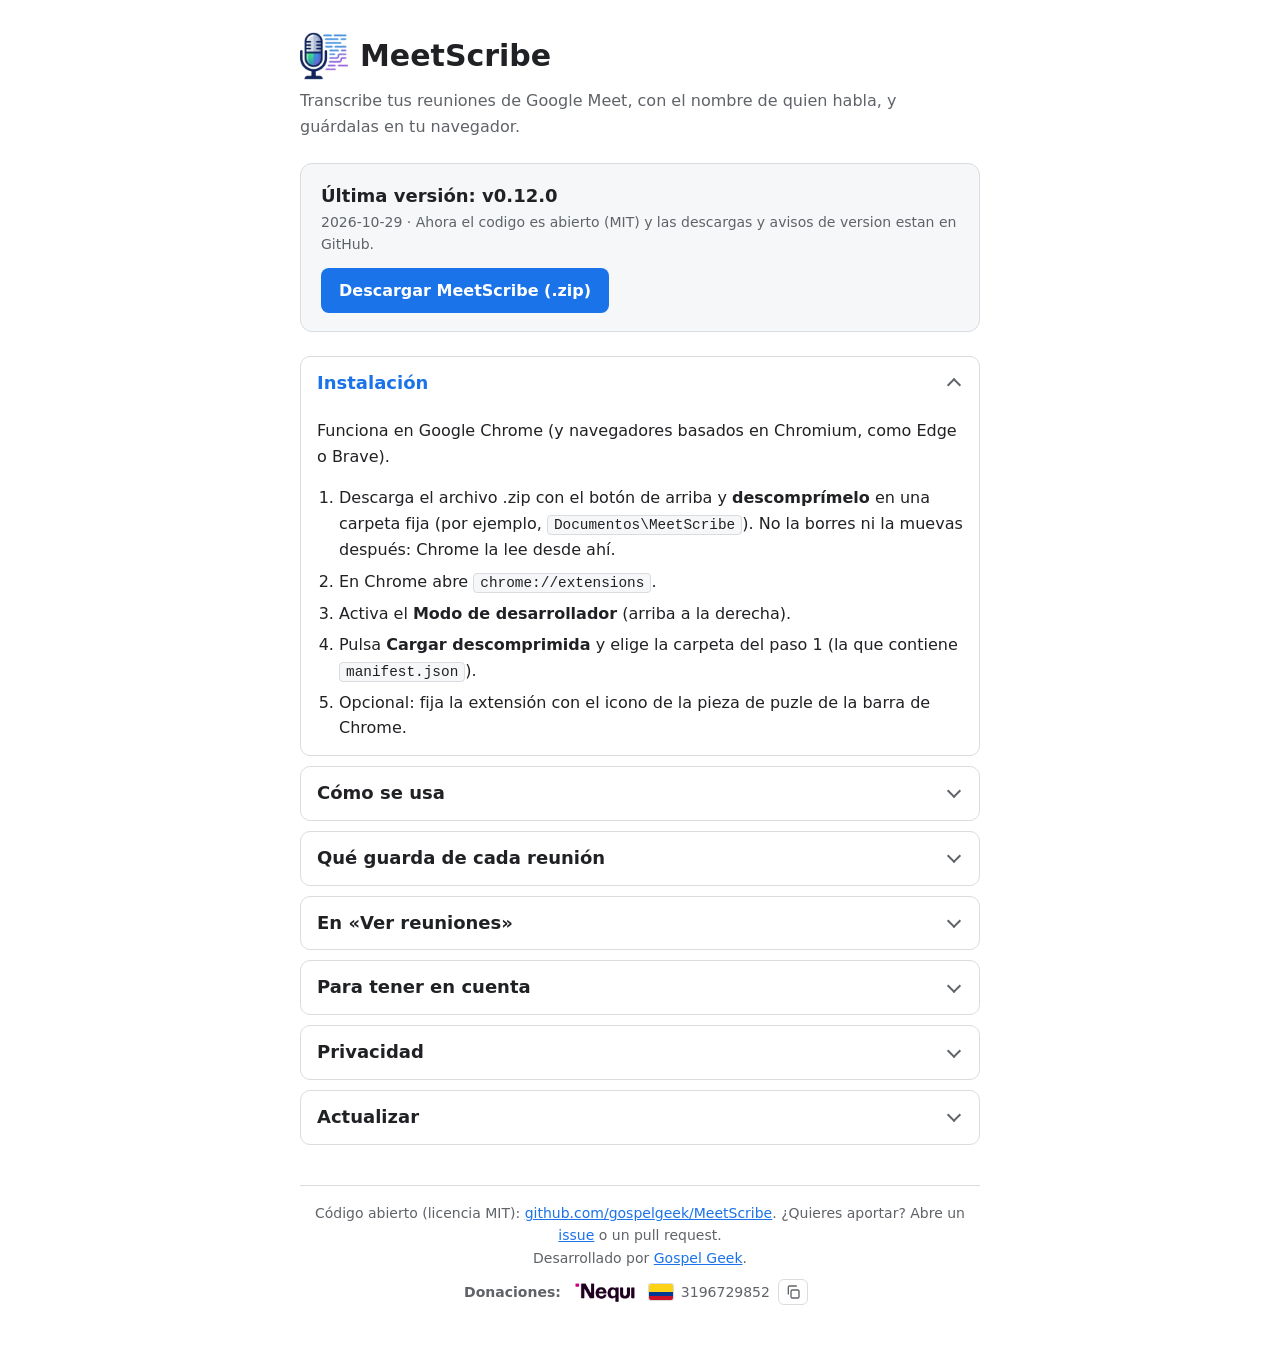
==== docs/index.html @ 998e9daa "MeetScribe 0.12.0: codigo abierto bajo licencia MIT Extension de Chrome que transcribe Google Meet c" ====
<!doctype html>
<html lang="es">
<head>
<meta charset="utf-8">
<meta name="viewport" content="width=device-width, initial-scale=1">
<title>MeetScribe · Gospel Geek</title>
<link rel="icon" type="image/png" href="icon.png">
<meta name="description" content="Extensión de Chrome que transcribe tus reuniones de Google Meet con el nombre de quien habla. Incluye chat, screenshots y descarga en PDF.">
<link rel="canonical" href="https://gospelgeek.github.io/MeetScribe/">
<meta property="og:type" content="website">
<meta property="og:site_name" content="Gospel Geek">
<meta property="og:locale" content="es_CO">
<meta property="og:title" content="MeetScribe · Transcribe tus reuniones de Google Meet">
<meta property="og:description" content="Guarda quién dijo qué, el chat y screenshots de cada reunión, y descárgala en PDF. Extensión gratuita de Chrome.">
<meta property="og:url" content="https://gospelgeek.github.io/MeetScribe/">
<meta property="og:image" content="https://gospelgeek.github.io/MeetScribe/preview.jpg">
<meta property="og:image:type" content="image/jpeg">
<meta property="og:image:width" content="1200">
<meta property="og:image:height" content="630">
<meta property="og:image:alt" content="MeetScribe: transcribe tus reuniones de Google Meet con el nombre de quien habla">
<meta name="twitter:card" content="summary_large_image">
<style>
  :root { --bg:#fff; --panel:#f6f7f9; --text:#202124; --muted:#5f6368; --line:#dadce0; --accent:#1a73e8; }
  @media (prefers-color-scheme: dark) {
    :root { --bg:#17181b; --panel:#202226; --text:#e8eaed; --muted:#9aa0a6; --line:#3c4043; --accent:#8ab4f8; }
  }
  * { box-sizing: border-box; }
  body { margin:0; background:var(--bg); color:var(--text); font:16px/1.6 system-ui,sans-serif; }
  main { max-width:720px; margin:0 auto; padding:32px 20px 48px; }
  h1 { display:flex; align-items:center; gap:12px; margin:0 0 4px; font-size:30px; }
  h1 .logo { width:48px; height:48px; }
  .donate { display:flex; flex-wrap:wrap; align-items:center; justify-content:center; gap:8px; margin-top:10px; }
  .nequi-logo { display:inline-block; margin:0; padding:2px 6px; border-radius:6px; background:#fff; line-height:0; }
  .nequi-logo img { display:block; }
  .flag { vertical-align:middle; border-radius:2px; box-shadow:0 0 0 1px var(--line); }
  .copy { vertical-align:middle; padding:4px 6px; border:1px solid var(--line); border-radius:6px; background:var(--bg); color:var(--muted); cursor:pointer; line-height:0; }
  .copy:hover { color:var(--accent); border-color:var(--accent); }
  .copied { margin-left:0; color:var(--accent); font-size:13px; }
  details { margin:10px 0; border:1px solid var(--line); border-radius:10px; background:var(--bg); overflow:hidden; }
  summary { padding:12px 16px; font-size:18px; font-weight:600; cursor:pointer; list-style:none; display:flex; justify-content:space-between; align-items:center; }
  summary::-webkit-details-marker { display:none; }
  summary::after { content:''; width:8px; height:8px; margin:0 4px 4px 12px; border-right:2px solid var(--muted); border-bottom:2px solid var(--muted); transform:rotate(45deg); transition:transform .25s ease; }
  details[open] > summary::after { transform:rotate(225deg); margin-bottom:-2px; }
  summary:hover { color:var(--accent); }
  details[open] > summary { color:var(--accent); font-weight:800; }
  summary { transition:color .25s ease; }
  details > :not(summary) { margin-left:16px; margin-right:16px; }
  details > ol, details > ul { margin-left:16px; padding-left:22px; }
  details > :last-child { margin-bottom:14px; }
  p { margin:8px 0; }
  .lead { color:var(--muted); }
  .card { margin:24px 0; padding:18px 20px; border:1px solid var(--line); border-radius:12px; background:var(--panel); }
  .card .ver { font-size:18px; font-weight:600; }
  .card .meta { color:var(--muted); font-size:14px; }
  a.btn { display:inline-block; margin-top:12px; padding:10px 18px; border-radius:8px; background:var(--accent); color:var(--bg); font-weight:600; text-decoration:none; }
  a.btn:hover { opacity:.9; }
  a { color:var(--accent); }
  ol, ul { padding-left:22px; }
  li { margin:6px 0; }
  code { padding:1px 6px; border-radius:4px; background:var(--panel); border:1px solid var(--line); font-size:.9em; }
  footer { margin-top:40px; padding-top:16px; border-top:1px solid var(--line); color:var(--muted); font-size:14px; text-align:center; }
</style>
</head>
<body>
<main>
  <h1><img class="logo" src="icon.png" alt="" width="48" height="48"> MeetScribe</h1>
  <p class="lead">Transcribe tus reuniones de Google Meet, con el nombre de quien habla, y guárdalas en tu navegador.</p>

  <section class="card">
    <div class="ver">Última versión: <span id="version">…</span></div>
    <div class="meta" id="meta"></div>
    <a class="btn" id="download" href="https://github.com/gospelgeek/MeetScribe/releases/latest/download/meetscribe.zip">Descargar MeetScribe (.zip)</a>
  </section>

  <details class="guia" open>
    <summary>Instalación</summary>
    <p>Funciona en Google Chrome (y navegadores basados en Chromium, como Edge o Brave).</p>
    <ol>
      <li>Descarga el archivo .zip con el botón de arriba y <strong>descomprímelo</strong> en una carpeta fija (por ejemplo, <code>Documentos\MeetScribe</code>). No la borres ni la muevas después: Chrome la lee desde ahí.</li>
      <li>En Chrome abre <code>chrome://extensions</code>.</li>
      <li>Activa el <strong>Modo de desarrollador</strong> (arriba a la derecha).</li>
      <li>Pulsa <strong>Cargar descomprimida</strong> y elige la carpeta del paso 1 (la que contiene <code>manifest.json</code>).</li>
      <li>Opcional: fija la extensión con el icono de la pieza de puzle de la barra de Chrome.</li>
    </ol>
  </details>

  <details class="guia">
    <summary>Cómo se usa</summary>
    <ol>
      <li><strong>Entra a una reunión de Google Meet.</strong> En cuanto estás dentro de la llamada (no en la vista previa de la cámara), MeetScribe tarda un par de segundos en activar los subtítulos por ti (puedes desactivarlo en el popup).</li>
      <li><strong>Comprueba que los subtítulos estén activos: es muy importante.</strong> Sin subtítulos no hay transcripción. Si no se encendieron, verás abajo a la izquierda una etiqueta roja «Subtítulos apagados»: haz clic en ella o en el botón <em>CC</em> de Meet.</li>
      <li><strong>Habla con normalidad.</strong> Cada intervención se guarda con el nombre real de quien la dijo, la hora y el texto. Tu propio nombre aparece en lugar de «Tú».</li>
      <li><strong>Cuelga la reunión.</strong> Al terminar, MeetScribe abre solo la página «Ver reuniones» con la transcripción de esa reunión (puedes desactivarlo en el popup). También puedes abrirla cuando quieras desde el icono de la extensión.</li>
    </ol>
  </details>

  <details class="guia">
    <summary>Qué guarda de cada reunión</summary>
    <ul>
      <li>El nombre de la reunión (el del calendario si lo tiene; si es improvisada, el código).</li>
      <li>Hora de inicio, hora de fin y duración.</li>
      <li>Los participantes.</li>
      <li>La transcripción, con quién habló y a qué hora.</li>
      <li>El chat de la reunión.</li>
    <li>Si lo conectas (opcional), un resumen con decisiones y tareas hecho por tu propia IA (Anthropic, OpenAI, Gemini, un modelo local u OpenCode).</li>
    <li>Screenshots de la reunión: uno a los 10 minutos y luego uno cada 30, que verás en miniatura al final del reporte. También hay un botón de cámara dentro de la reunión, a la izquierda de los controles, para tomar un screenshot cuando quieras. Los automáticos se pueden apagar en el popup.</li>
    </ul>
  </details>

  <details class="guia">
    <summary>En «Ver reuniones»</summary>
    <ul>
      <li><strong>Buscar</strong> en todas las reuniones por palabra, persona o nombre.</li>
      <li><strong>Renombrar</strong> una reunión si el nombre no te sirve.</li>
      <li><strong>Descargar</strong> una reunión en <code>.txt</code>, <code>.json</code> o <code>.pdf</code> (el PDF lleva todo: título, participantes, transcripción, chat y screenshots; se abre el diálogo de impresión de Chrome y eliges «Guardar como PDF»), o <strong>copiarla</strong> al portapapeles.</li>
      <li><strong>Compartir el PDF por Google Drive</strong> (icono de compartir): el PDF se sube a <em>tu</em> Drive y se comparte con los participantes que marques, sin contarte a ti; Drive les envía el correo con el enlace. Escribes el correo de cada persona una vez y MeetScribe lo recuerda. El enlace queda en la página de la reunión, y si compartes otra vez se actualiza el mismo archivo. Solo pide permiso sobre los archivos que crea MeetScribe, no sobre el resto de tu Drive.</li>
      <li><strong>Enviar por correo</strong> (icono de sobre): abre Gmail con el mensaje ya redactado (resumen y enlace al PDF, nunca la transcripción) y guarda los correos que usas.</li>
      <li><strong>Descargar por fechas</strong>: elige un rango (o «Hoy», «7 días», «30 días», «Todo») y baja todas las reuniones de esa ventana en un solo archivo.</li>
      <li><strong>Borrar</strong> una reunión que ya no necesites.</li>
    </ul>
  </details>

  <details class="guia">
    <summary>Para tener en cuenta</summary>
    <ul>
      <li>MeetScribe lee los subtítulos de Meet: <strong>si están apagados, no hay transcripción</strong>. Tarda un par de segundos en activarlos al entrar a la llamada; si no lo logra, hazlo tú con el botón <em>CC</em> o la etiqueta roja.</li>
      <li>El <strong>chat</strong> solo se captura mientras el panel de chat está abierto.</li>
      <li>Los <strong>participantes</strong> salen de quienes hablan, escriben en el chat o aparecen en el panel «Personas» de Meet.</li>
      <li>Los <strong>screenshots</strong> solo se toman si la pestaña de Meet está a la vista en ese momento; si no, se toma en cuanto vuelvas a ella. Reuniones de menos de 10 minutos no tienen. Salen las caras y lo que se comparta en pantalla. Al guardar cada una suena un obturador. Chrome pide para esto el permiso «leer todos los sitios»; MeetScribe solo captura la pestaña de Meet.</li>
    <li>Si cierras la pestaña de golpe, el fin de la reunión puede quedar aproximado.</li>
      <li>Meet cambia su página de vez en cuando; si algo deja de capturarse tras una actualización suya, avísanos.</li>
    </ul>
  </details>

  <details class="guia">
    <summary>Privacidad</summary>
    <p>Todo queda en tu navegador (<code>chrome.storage</code>). No se envía a ningún servidor. Lo único que hace la extensión por internet es consultar un archivo pequeño en GitHub para avisarte de versiones nuevas.</p>
    <p><strong>Excepción, solo si tú la activas:</strong> el botón «Conectar mi IA» (opcional) envía la transcripción de tus reuniones al proveedor de IA que elijas (Anthropic, OpenAI, Google u otro), con tu propia clave y a tu costo, para generar el resumen. Si no lo conectas, nunca se envía nada. En ese modal se explican los costos, los límites y qué datos salen.</p>
    <p><strong>Otra excepción, solo si compartes:</strong> «Compartir» pide permiso a tu cuenta de Google para subir el PDF a tu Drive y darle acceso a quien elijas. El PDF viaja de tu navegador a tu Drive, sin pasar por nuestros servidores. Más detalles en la <a href="https://gospelgeek.com.co/desarrollo/MeetScribe/privacidad.html">política de privacidad</a>.</p>
    <p>Aviso: si limpias los datos del navegador o quitas la extensión, las reuniones guardadas se pierden. Descarga lo importante.</p>
  </details>

  <details class="guia">
    <summary>Actualizar</summary>
    <p>Cuando haya una versión nueva, la extensión mostrará un aviso verde «Hay una versión nueva». Para actualizar:</p>
    <ol>
      <li>Descarga el .zip nuevo y descomprímelo <strong>sobre la misma carpeta</strong>, reemplazando los archivos.</li>
      <li>En <code>chrome://extensions</code> pulsa el botón de recargar de MeetScribe.</li>
    </ol>
    <p>Tus reuniones guardadas se conservan al actualizar.</p>
  </details>

  <footer>Código abierto (licencia MIT): <a href="https://github.com/gospelgeek/MeetScribe">github.com/gospelgeek/MeetScribe</a>. ¿Quieres aportar? Abre un <a href="https://github.com/gospelgeek/MeetScribe/issues">issue</a> o un pull request.<br>Desarrollado por <a href="https://gospelgeek.com.co">Gospel Geek</a>.
    <div class="donate"><strong>Donaciones:</strong> <a class="nequi-logo" href="https://clientes.nequi.com.co/recargas" target="_blank" rel="noopener" title="Donar con Nequi"><img src="nequi.png" alt="Nequi" width="60" height="19"></a> <svg class="flag" viewBox="0 0 24 16" width="24" height="16" role="img" aria-label="Colombia"><rect width="24" height="8" fill="#FCD116"/><rect y="8" width="24" height="4" fill="#003893"/><rect y="12" width="24" height="4" fill="#CE1126"/></svg> <span id="nequi">3196729852</span>
      <button type="button" class="copy" id="copy" title="Copiar número" aria-label="Copiar número de Nequi"><svg viewBox="0 0 24 24" width="16" height="16" fill="none" stroke="currentColor" stroke-width="2" stroke-linecap="round" stroke-linejoin="round" aria-hidden="true"><rect x="9" y="9" width="12" height="12" rx="2"/><path d="M5 15V5a2 2 0 0 1 2-2h10"/></svg></button>
      <span class="copied" id="copied" role="status"></span>
    </div>
  </footer>
</main>
<script>
  fetch('version.json', { cache: 'no-store' })
    .then(r => r.ok ? r.json() : Promise.reject())
    .then(v => {
      document.getElementById('version').textContent = 'v' + v.version;
      document.getElementById('meta').textContent = [v.date, v.notes].filter(Boolean).join(' · ');
      if (typeof v.download === 'string' && v.download.startsWith('https://github.com/gospelgeek/MeetScribe/')) {
        document.getElementById('download').href = v.download;
      }
    })
    .catch(() => { document.getElementById('version').textContent = 'consulta el botón de descarga'; });

  // Desplegables con transicion; solo uno abierto a la vez.
  const guia = [...document.querySelectorAll('details.guia')];
  const calmado = matchMedia('(prefers-reduced-motion: reduce)').matches;
  function mover(d, abrir) {
    if (d._anim) d._anim.cancel();
    const cabecera = d.querySelector('summary').offsetHeight + 2;
    if (calmado) { d.open = abrir; return; }
    const desde = d.offsetHeight;
    if (abrir) d.open = true;
    const hasta = abrir ? d.scrollHeight + 2 : cabecera;
    d._anim = d.animate({ height: [desde + 'px', hasta + 'px'] }, { duration: 280, easing: 'ease' });
    d._anim.onfinish = d._anim.oncancel = () => { d._anim = null; if (!abrir) d.open = false; };
  }
  guia.forEach(d => d.querySelector('summary').addEventListener('click', e => {
    e.preventDefault();
    guia.forEach(o => { if (o !== d && o.open) mover(o, false); });
    mover(d, !d.open);
  }));
  document.getElementById('copy').addEventListener('click', () => {
    const msg = document.getElementById('copied');
    navigator.clipboard.writeText(document.getElementById('nequi').textContent)
      .then(() => { msg.textContent = 'Copiado'; setTimeout(() => { msg.textContent = ''; }, 2000); })
      .catch(() => { msg.textContent = 'No se pudo copiar'; });
  });
</script>
</body>
</html>
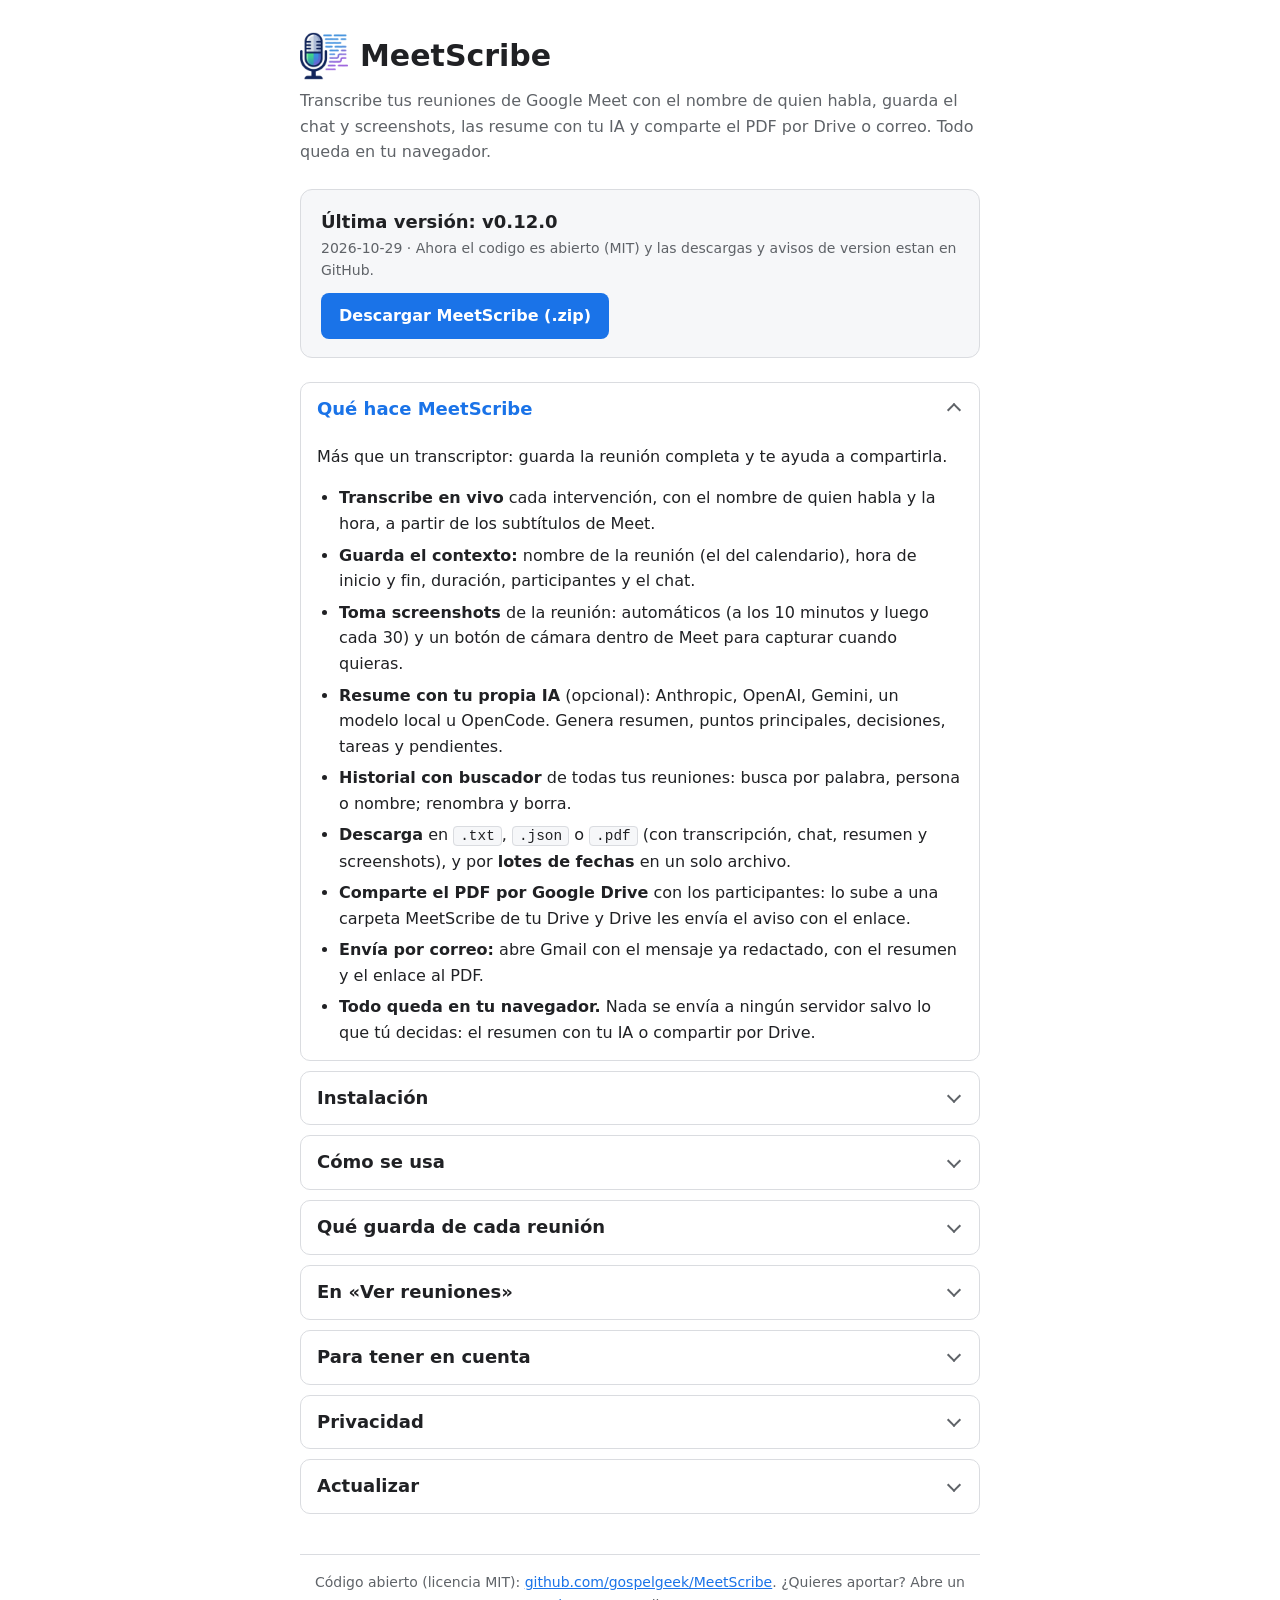
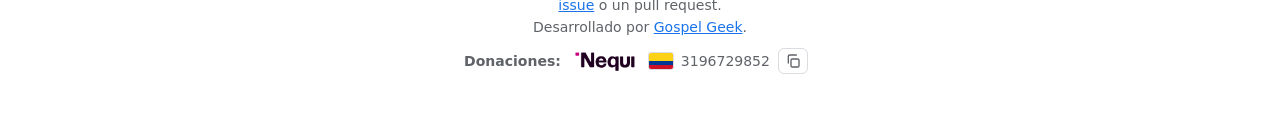
==== commit 0e0a035d: "Actualizar la pagina publicada con las funcionalidades Co-Authored-By: Claude Sonnet 5.5 <noreply@an" ====
--- a/docs/index.html
+++ b/docs/index.html
@@ -5,13 +5,13 @@
 <meta name="viewport" content="width=device-width, initial-scale=1">
 <title>MeetScribe · Gospel Geek</title>
 <link rel="icon" type="image/png" href="icon.png">
-<meta name="description" content="Extensión de Chrome que transcribe tus reuniones de Google Meet con el nombre de quien habla. Incluye chat, screenshots y descarga en PDF.">
+<meta name="description" content="Extensión de Chrome para Google Meet: transcribe con el nombre de quien habla, guarda el chat, toma screenshots, resume con tu IA, descarga en PDF y comparte por Drive o correo.">
 <link rel="canonical" href="https://gospelgeek.github.io/MeetScribe/">
 <meta property="og:type" content="website">
 <meta property="og:site_name" content="Gospel Geek">
 <meta property="og:locale" content="es_CO">
 <meta property="og:title" content="MeetScribe · Transcribe tus reuniones de Google Meet">
-<meta property="og:description" content="Guarda quién dijo qué, el chat y screenshots de cada reunión, y descárgala en PDF. Extensión gratuita de Chrome.">
+<meta property="og:description" content="Transcribe, guarda el chat y screenshots, resume con tu IA y comparte el PDF por Drive o correo. Extensión gratuita y de código abierto.">
 <meta property="og:url" content="https://gospelgeek.github.io/MeetScribe/">
 <meta property="og:image" content="https://gospelgeek.github.io/MeetScribe/preview.jpg">
 <meta property="og:image:type" content="image/jpeg">
@@ -64,7 +64,7 @@
 <body>
 <main>
   <h1><img class="logo" src="icon.png" alt="" width="48" height="48"> MeetScribe</h1>
-  <p class="lead">Transcribe tus reuniones de Google Meet, con el nombre de quien habla, y guárdalas en tu navegador.</p>
+  <p class="lead">Transcribe tus reuniones de Google Meet con el nombre de quien habla, guarda el chat y screenshots, las resume con tu IA y comparte el PDF por Drive o correo. Todo queda en tu navegador.</p>
 
   <section class="card">
     <div class="ver">Última versión: <span id="version">…</span></div>
@@ -73,6 +73,22 @@
   </section>
 
   <details class="guia" open>
+    <summary>Qué hace MeetScribe</summary>
+    <p>Más que un transcriptor: guarda la reunión completa y te ayuda a compartirla.</p>
+    <ul>
+      <li><strong>Transcribe en vivo</strong> cada intervención, con el nombre de quien habla y la hora, a partir de los subtítulos de Meet.</li>
+      <li><strong>Guarda el contexto:</strong> nombre de la reunión (el del calendario), hora de inicio y fin, duración, participantes y el chat.</li>
+      <li><strong>Toma screenshots</strong> de la reunión: automáticos (a los 10 minutos y luego cada 30) y un botón de cámara dentro de Meet para capturar cuando quieras.</li>
+      <li><strong>Resume con tu propia IA</strong> (opcional): Anthropic, OpenAI, Gemini, un modelo local u OpenCode. Genera resumen, puntos principales, decisiones, tareas y pendientes.</li>
+      <li><strong>Historial con buscador</strong> de todas tus reuniones: busca por palabra, persona o nombre; renombra y borra.</li>
+      <li><strong>Descarga</strong> en <code>.txt</code>, <code>.json</code> o <code>.pdf</code> (con transcripción, chat, resumen y screenshots), y por <strong>lotes de fechas</strong> en un solo archivo.</li>
+      <li><strong>Comparte el PDF por Google Drive</strong> con los participantes: lo sube a una carpeta MeetScribe de tu Drive y Drive les envía el aviso con el enlace.</li>
+      <li><strong>Envía por correo:</strong> abre Gmail con el mensaje ya redactado, con el resumen y el enlace al PDF.</li>
+      <li><strong>Todo queda en tu navegador.</strong> Nada se envía a ningún servidor salvo lo que tú decidas: el resumen con tu IA o compartir por Drive.</li>
+    </ul>
+  </details>
+
+  <details class="guia">
     <summary>Instalación</summary>
     <p>Funciona en Google Chrome (y navegadores basados en Chromium, como Edge o Brave).</p>
     <ol>
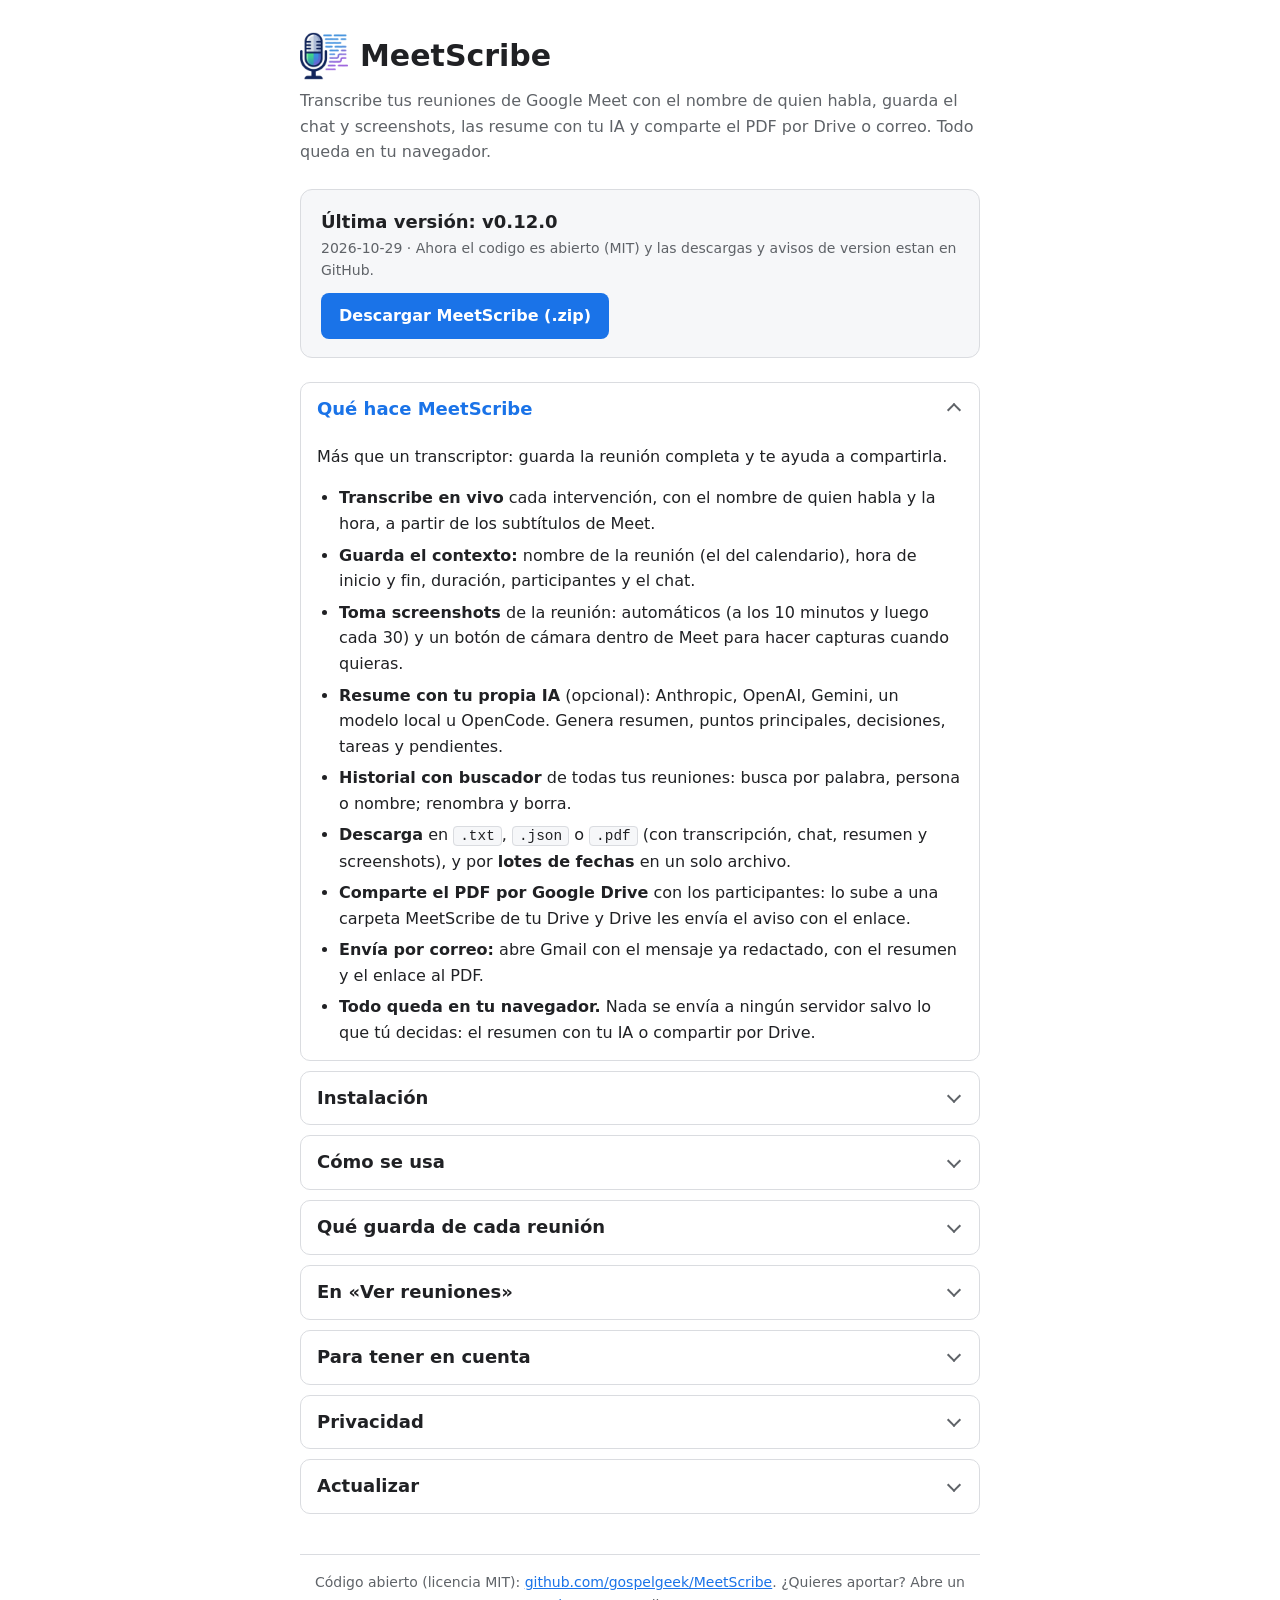
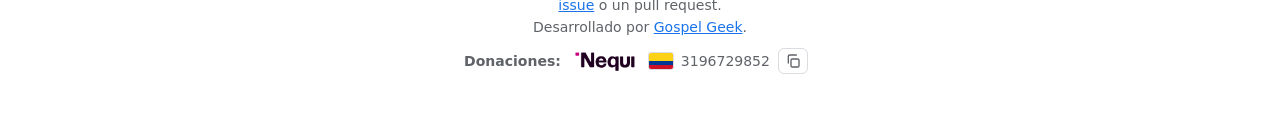
==== commit 534c4d20: "Texto de screenshots: hacer capturas cuando quieras Co-Authored-By: Claude Sonnet 5.5 <noreply@anthr" ====
--- a/docs/index.html
+++ b/docs/index.html
@@ -78,7 +78,7 @@
     <ul>
       <li><strong>Transcribe en vivo</strong> cada intervención, con el nombre de quien habla y la hora, a partir de los subtítulos de Meet.</li>
       <li><strong>Guarda el contexto:</strong> nombre de la reunión (el del calendario), hora de inicio y fin, duración, participantes y el chat.</li>
-      <li><strong>Toma screenshots</strong> de la reunión: automáticos (a los 10 minutos y luego cada 30) y un botón de cámara dentro de Meet para capturar cuando quieras.</li>
+      <li><strong>Toma screenshots</strong> de la reunión: automáticos (a los 10 minutos y luego cada 30) y un botón de cámara dentro de Meet para hacer capturas cuando quieras.</li>
       <li><strong>Resume con tu propia IA</strong> (opcional): Anthropic, OpenAI, Gemini, un modelo local u OpenCode. Genera resumen, puntos principales, decisiones, tareas y pendientes.</li>
       <li><strong>Historial con buscador</strong> de todas tus reuniones: busca por palabra, persona o nombre; renombra y borra.</li>
       <li><strong>Descarga</strong> en <code>.txt</code>, <code>.json</code> o <code>.pdf</code> (con transcripción, chat, resumen y screenshots), y por <strong>lotes de fechas</strong> en un solo archivo.</li>
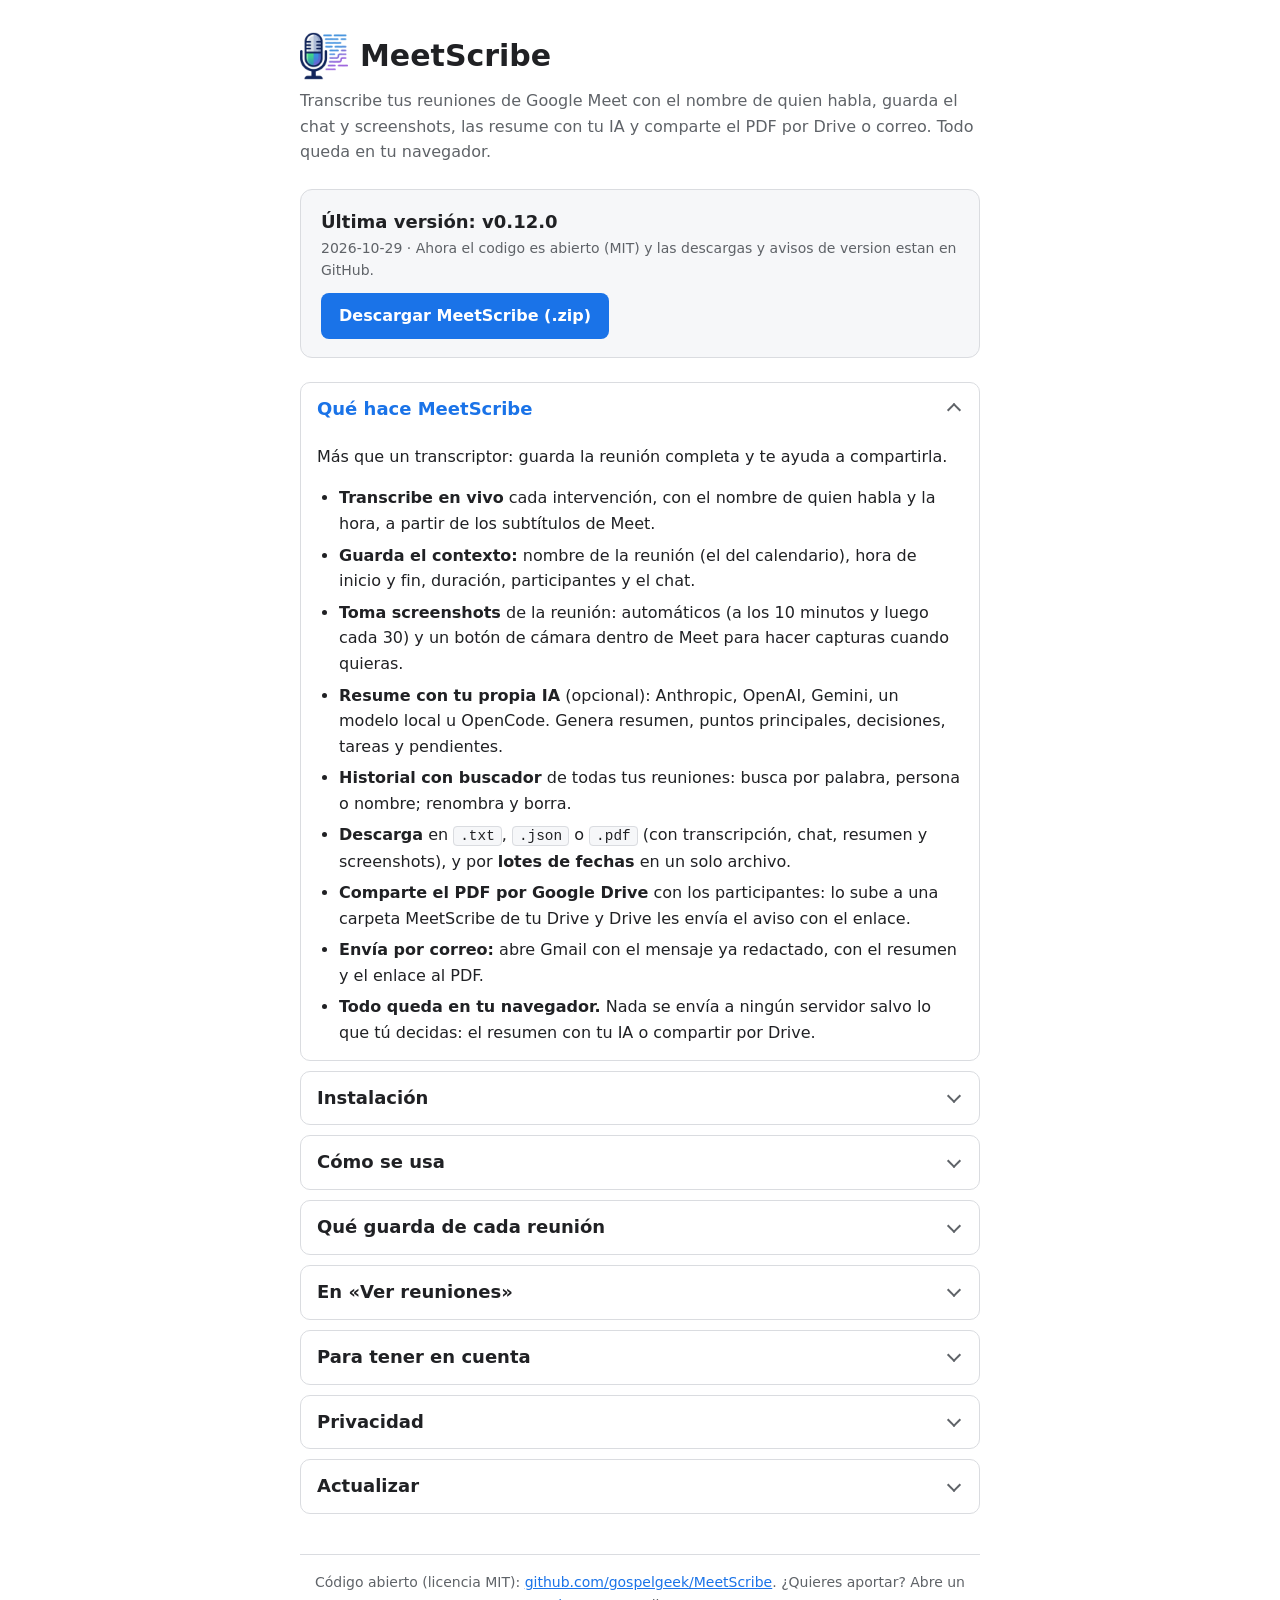
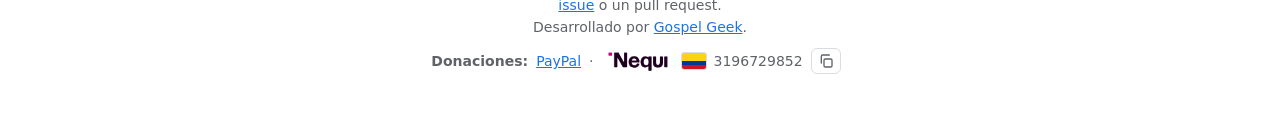
==== commit e3142ef1: "Donaciones: agregar PayPal Co-Authored-By: Claude Sonnet 5.5 <noreply@anthropic.com>" ====
--- a/docs/index.html
+++ b/docs/index.html
@@ -167,7 +167,7 @@
   </details>
 
   <footer>Código abierto (licencia MIT): <a href="https://github.com/gospelgeek/MeetScribe">github.com/gospelgeek/MeetScribe</a>. ¿Quieres aportar? Abre un <a href="https://github.com/gospelgeek/MeetScribe/issues">issue</a> o un pull request.<br>Desarrollado por <a href="https://gospelgeek.com.co">Gospel Geek</a>.
-    <div class="donate"><strong>Donaciones:</strong> <a class="nequi-logo" href="https://clientes.nequi.com.co/recargas" target="_blank" rel="noopener" title="Donar con Nequi"><img src="nequi.png" alt="Nequi" width="60" height="19"></a> <svg class="flag" viewBox="0 0 24 16" width="24" height="16" role="img" aria-label="Colombia"><rect width="24" height="8" fill="#FCD116"/><rect y="8" width="24" height="4" fill="#003893"/><rect y="12" width="24" height="4" fill="#CE1126"/></svg> <span id="nequi">3196729852</span>
+    <div class="donate"><strong>Donaciones:</strong> <a href="https://paypal.me/casacolombia" target="_blank" rel="noopener">PayPal</a> · <a class="nequi-logo" href="https://clientes.nequi.com.co/recargas" target="_blank" rel="noopener" title="Donar con Nequi"><img src="nequi.png" alt="Nequi" width="60" height="19"></a> <svg class="flag" viewBox="0 0 24 16" width="24" height="16" role="img" aria-label="Colombia"><rect width="24" height="8" fill="#FCD116"/><rect y="8" width="24" height="4" fill="#003893"/><rect y="12" width="24" height="4" fill="#CE1126"/></svg> <span id="nequi">3196729852</span>
       <button type="button" class="copy" id="copy" title="Copiar número" aria-label="Copiar número de Nequi"><svg viewBox="0 0 24 24" width="16" height="16" fill="none" stroke="currentColor" stroke-width="2" stroke-linecap="round" stroke-linejoin="round" aria-hidden="true"><rect x="9" y="9" width="12" height="12" rx="2"/><path d="M5 15V5a2 2 0 0 1 2-2h10"/></svg></button>
       <span class="copied" id="copied" role="status"></span>
     </div>
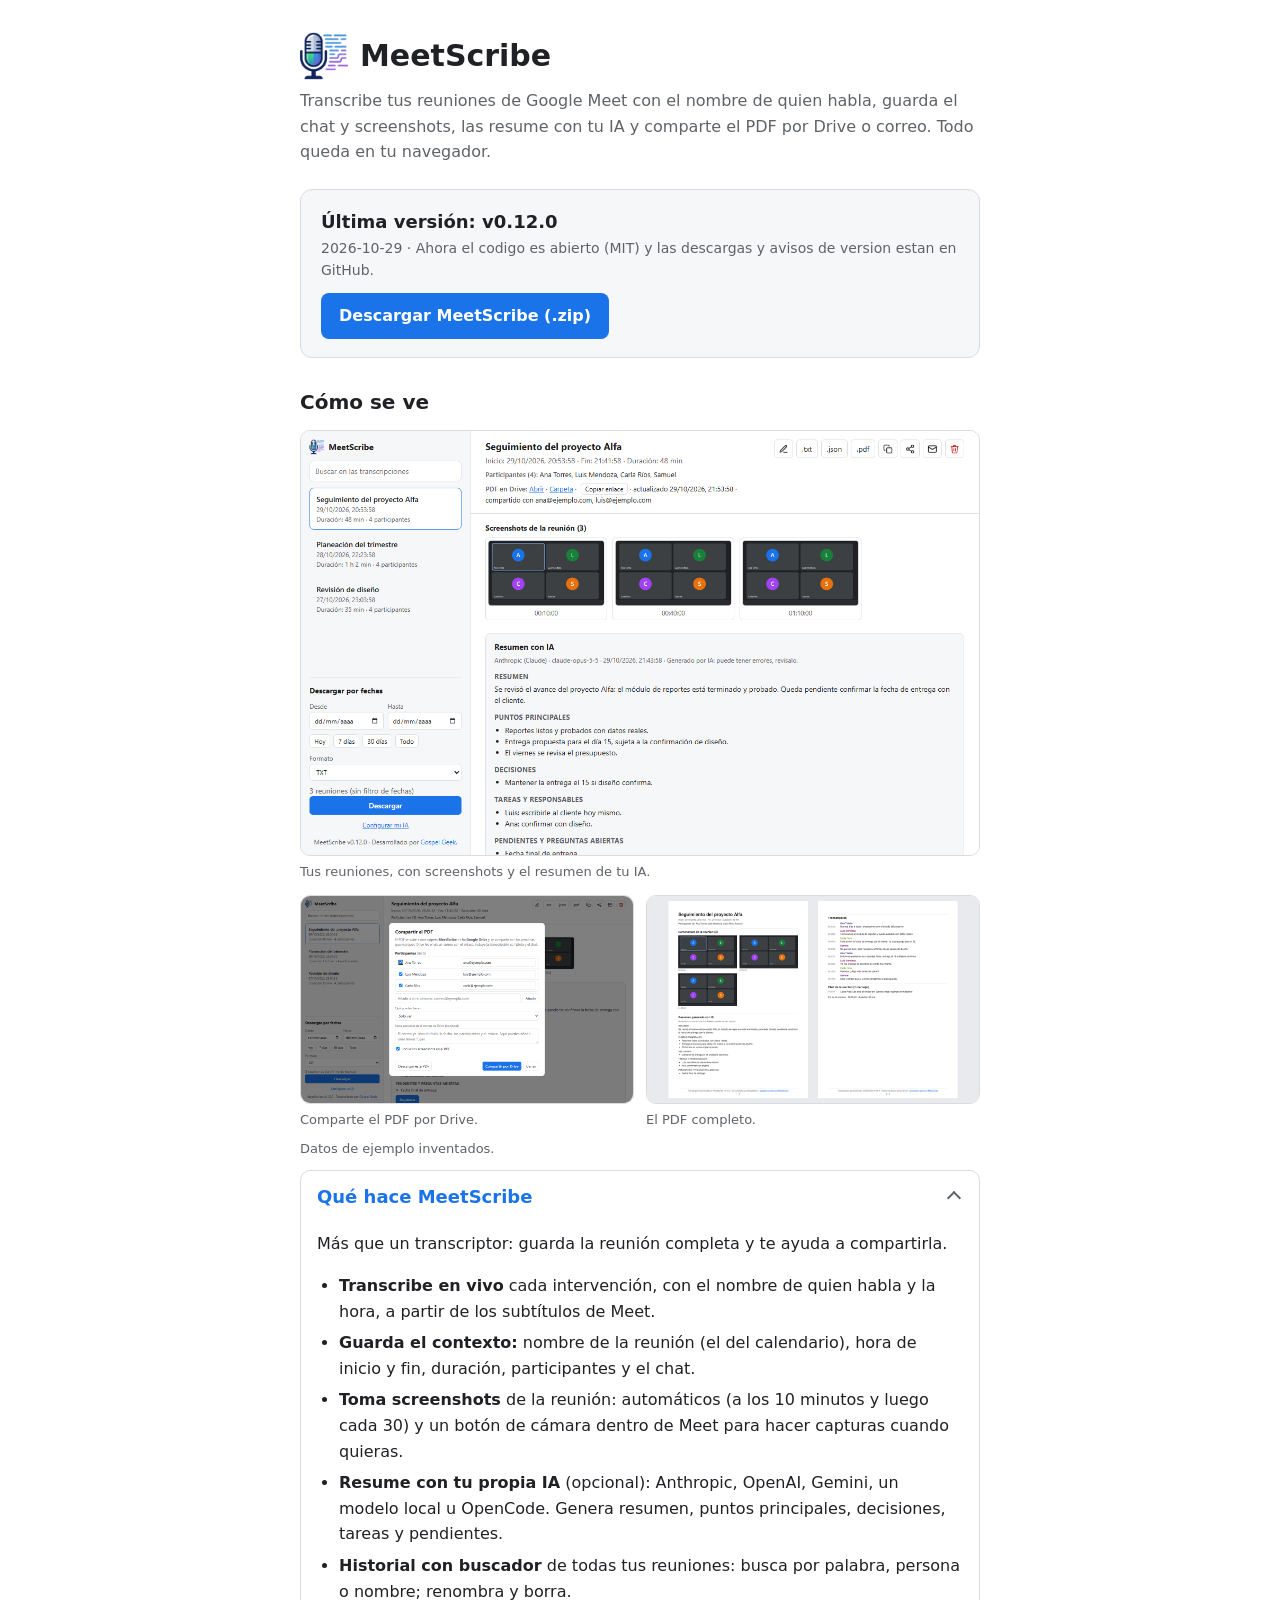
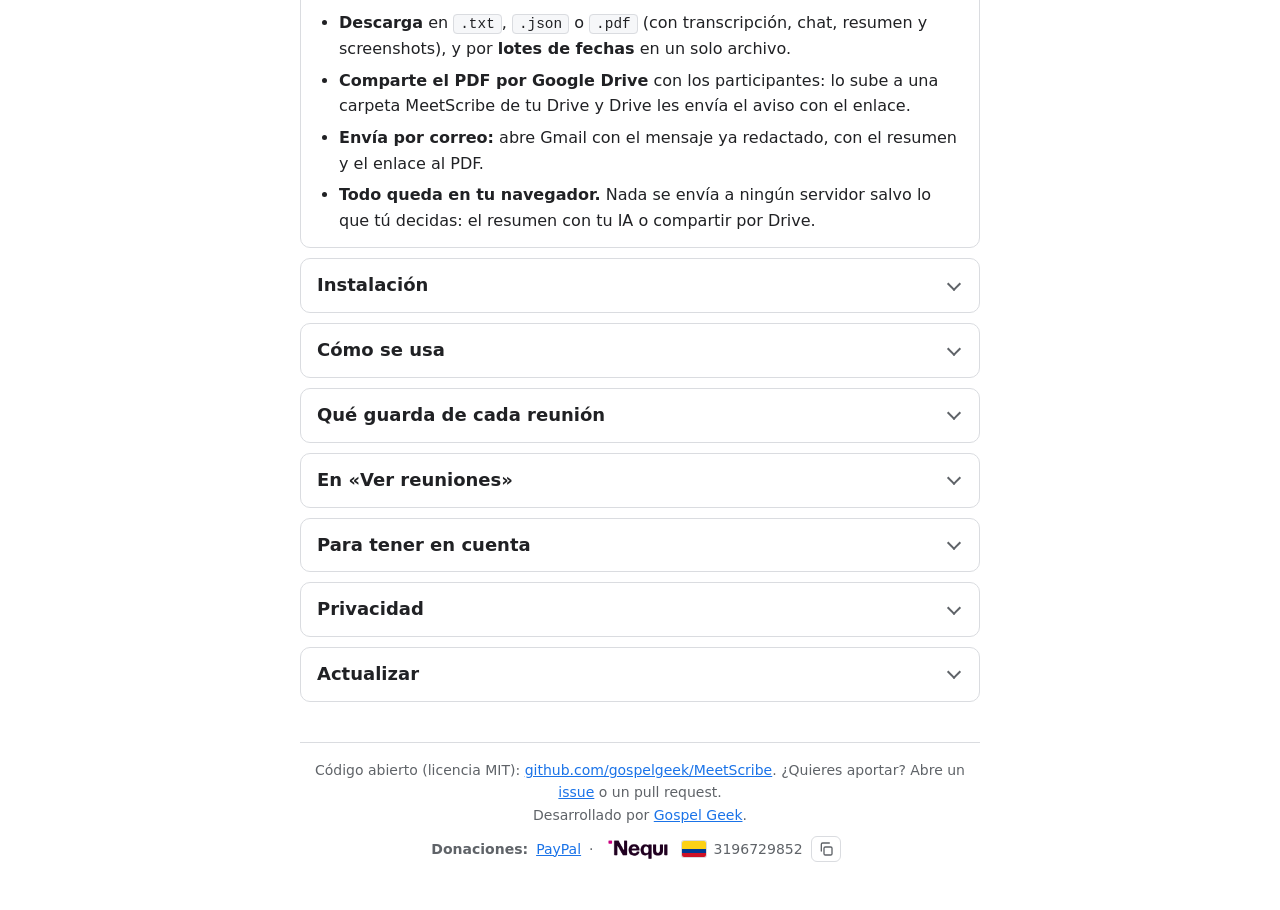
==== commit a0537f8f: "Capturas en el README y la pagina, logo junto al titulo, ficha de la tienda Co-Authored-By: Claude S" ====
--- a/docs/index.html
+++ b/docs/index.html
@@ -59,6 +59,13 @@
   li { margin:6px 0; }
   code { padding:1px 6px; border-radius:4px; background:var(--panel); border:1px solid var(--line); font-size:.9em; }
   footer { margin-top:40px; padding-top:16px; border-top:1px solid var(--line); color:var(--muted); font-size:14px; text-align:center; }
+  .vista { margin:28px 0 8px; }
+  .vista h2 { margin:0 0 12px; font-size:20px; }
+  .vista a { display:block; }
+  .vista img { display:block; width:100%; height:auto; border:1px solid var(--line); border-radius:10px; }
+  .vista .par { display:grid; grid-template-columns:1fr 1fr; gap:12px; margin-top:12px; }
+  .vista figcaption { margin-top:6px; color:var(--muted); font-size:13px; }
+  @media (max-width:560px) { .vista .par { grid-template-columns:1fr; } }
 </style>
 </head>
 <body>
@@ -70,6 +77,25 @@
     <div class="ver">Última versión: <span id="version">…</span></div>
     <div class="meta" id="meta"></div>
     <a class="btn" id="download" href="https://github.com/gospelgeek/MeetScribe/releases/latest/download/meetscribe.zip">Descargar MeetScribe (.zip)</a>
+  </section>
+
+  <section class="vista">
+    <h2>Cómo se ve</h2>
+    <figure style="margin:0">
+      <a href="img/captura-1-main.png" target="_blank" rel="noopener"><img src="img/captura-1-main.png" alt="Reuniones guardadas, con screenshots y resumen con IA" width="1280" height="800" loading="lazy"></a>
+      <figcaption>Tus reuniones, con screenshots y el resumen de tu IA.</figcaption>
+    </figure>
+    <div class="par">
+      <figure style="margin:0">
+        <a href="img/captura-3-share.png" target="_blank" rel="noopener"><img src="img/captura-3-share.png" alt="Compartir el PDF por Google Drive" width="1280" height="800" loading="lazy"></a>
+        <figcaption>Comparte el PDF por Drive.</figcaption>
+      </figure>
+      <figure style="margin:0">
+        <a href="img/captura-5-pdf.png" target="_blank" rel="noopener"><img src="img/captura-5-pdf.png" alt="El PDF de la reunión" width="1280" height="800" loading="lazy"></a>
+        <figcaption>El PDF completo.</figcaption>
+      </figure>
+    </div>
+    <p class="meta" style="color:var(--muted);font-size:13px">Datos de ejemplo inventados.</p>
   </section>
 
   <details class="guia" open>
